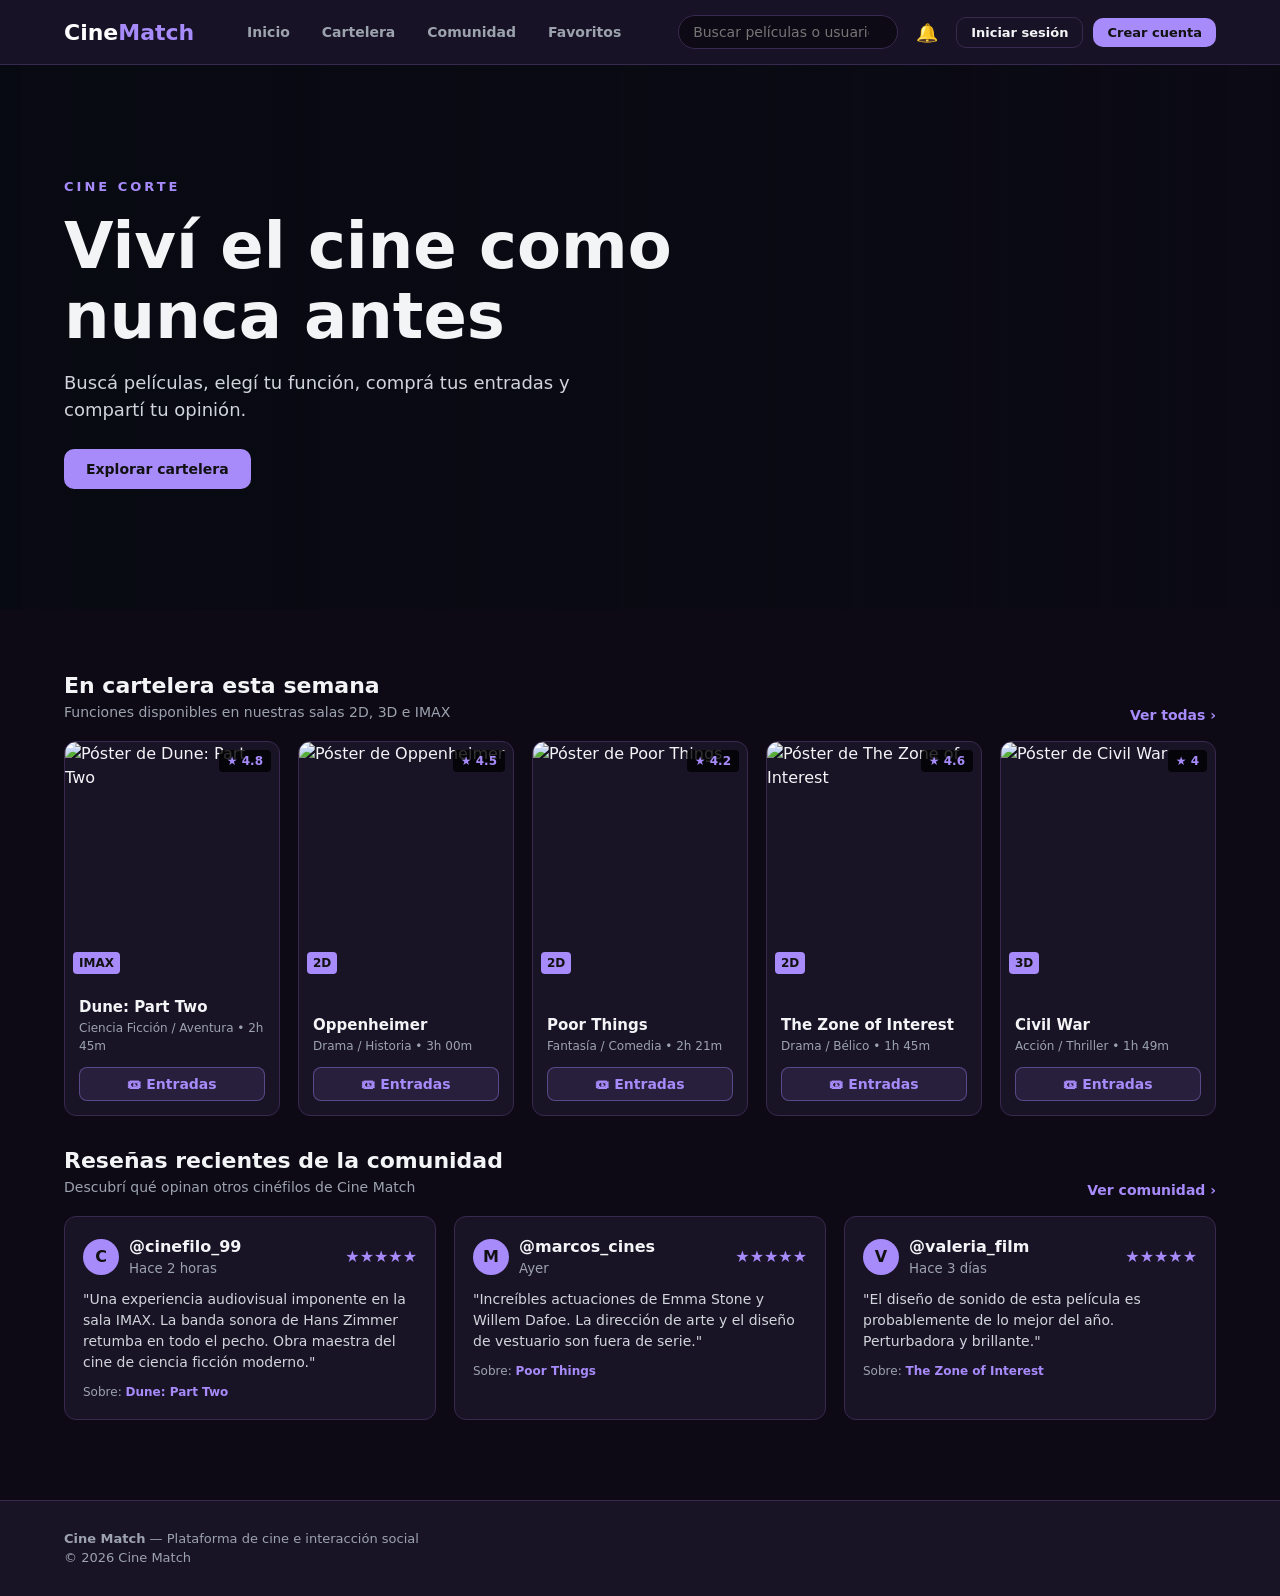
==== catalogo/index.html @ 9d39124d "Arreglando carpetas" ====
<!DOCTYPE html>
<html lang="es">
<head>
  <meta charset="UTF-8">
  <meta name="viewport" content="width=device-width, initial-scale=1.0">
  <title>Cine Match</title>
  <link rel="stylesheet" href="../css/style.css">
</head>
<body>

  <header class="encabezado">
    <div class="contenedor barra">
      <a href="#" class="logo" onclick="navegar('inicio')">Cine<span>Match</span></a>

      <nav class="menu" id="menu">
        <button onclick="navegar('inicio')">Inicio</button>
        <button onclick="navegar('cartelera')">Cartelera</button>
        <button class="solo-usuario" onclick="navegar('comunidad')">Comunidad</button>
        <button class="solo-usuario" onclick="navegar('favoritos')">Favoritos</button>
        <span id="menu-admin"></span>
      </nav>

      <div class="acciones">
        <input type="search" class="buscador solo-usuario" placeholder="Buscar películas o usuarios...">
        <button class="icono campana solo-usuario" onclick="navegar('notificaciones')" title="Notificaciones">🔔<span id="punto-notificaciones" class="punto oculto"></span></button>
        <div class="cuenta" id="zona-cuenta"></div>
        <button class="icono boton-menu" onclick="abrirMenu()" title="Menú">☰</button>
      </div>
    </div>
  </header>

  <main>
    <!-- INICIO -->
    <section id="pantalla-inicio" class="pantalla">
      <div class="portada">
        <div class="contenedor">
          <p class="etiqueta">CINE CORTE</p>
          <h1>Viví el cine como nunca antes</h1>
          <p>Buscá películas, elegí tu función, comprá tus entradas y compartí tu opinión.</p>
          <button class="boton" onclick="navegar('cartelera')">Explorar cartelera</button>
        </div>
      </div>

      <div class="contenedor">
        <div class="titulo-seccion">
          <div>
            <h2>En cartelera esta semana</h2>
            <p>Funciones disponibles en nuestras salas 2D, 3D e IMAX</p>
          </div>
          <button class="enlace" onclick="navegar('cartelera')">Ver todas ›</button>
        </div>
        <div id="inicio-peliculas" class="grilla"></div>

        <div class="titulo-seccion">
          <div>
            <h2>Reseñas recientes de la comunidad</h2>
            <p>Descubrí qué opinan otros cinéfilos de Cine Match</p>
          </div>
          <button class="enlace" onclick="navegar('comunidad')">Ver comunidad ›</button>
        </div>
        <div id="inicio-resenas" class="grilla grilla-resenas"></div>
      </div>
    </section>

    <!-- CARTELERA -->
    <section id="pantalla-cartelera" class="pantalla oculto">
      <div class="contenedor">
        <h1>Cartelera del cine</h1>
        <p class="subtitulo">Explorá todas las películas disponibles hoy en nuestras salas.</p>

        <div class="filtros">
          <input type="search" id="buscar-titulo" placeholder="Filtrar por título..." oninput="mostrarCartelera()">
          <select id="filtro-genero" onchange="mostrarCartelera()">
            <option value="todos">Todos los géneros</option>
            <option value="Sci-Fi">Ciencia ficción</option>
            <option value="Drama">Drama</option>
            <option value="Accion">Acción</option>
            <option value="Comedia">Comedia</option>
          </select>
          <select id="filtro-formato" onchange="mostrarCartelera()">
            <option value="todos">Todos los formatos</option>
            <option value="2D">2D tradicional</option>
            <option value="3D">3D digital</option>
            <option value="IMAX">IMAX láser</option>
          </select>
          <select id="orden" onchange="mostrarCartelera()">
            <option value="popularidad">Ordenar por popularidad</option>
            <option value="puntuacion">Mejor puntuadas</option>
            <option value="titulo">Título (A-Z)</option>
          </select>
        </div>

        <div id="cartelera-peliculas" class="grilla"></div>

        <h2 class="subseccion">Próximos estrenos</h2>
        <p class="subtitulo">Películas que llegarán pronto. Todavía no están a la venta.</p>
        <div id="proximos" class="grilla"></div>
      </div>
    </section>

    <!-- FICHA DE LA PELÍCULA -->
    <section id="pantalla-pelicula" class="pantalla oculto">
      <div class="hero" id="pelicula-hero"></div>
      <div class="contenedor">
        <div class="ficha">
          <img id="pelicula-poster" alt="Póster">
          <div class="detalle">
            <p class="datos"><span class="clasificacion" id="pelicula-clasificacion"></span><span id="pelicula-genero"></span> • <span id="pelicula-duracion"></span></p>
            <h1 id="pelicula-titulo"></h1>
            <div class="cifras">
              <div><small>Puntuación Cine Match</small><strong id="pelicula-puntuacion"></strong></div>
              <div><small>Dirección</small><strong id="pelicula-director"></strong></div>
            </div>
            <p id="pelicula-descripcion"></p>
            <div class="botones">
              <button class="boton" onclick="comprarEntradas(peliculaActual.id)">Comprar entradas</button>
              <button class="boton-borde" id="boton-favorito" onclick="alternarFavorito()">♡ Guardar en favoritos</button>
              <button class="boton-borde" onclick="abrirResena()">★ Puntuar</button>
            </div>
          </div>
        </div>

        <h2 class="subseccion">Horarios disponibles para hoy</h2>
        <div id="pelicula-funciones" class="salas"></div>

        <h2 class="subseccion">Reseñas de la comunidad sobre esta película</h2>
        <div id="pelicula-resenas" class="grilla grilla-resenas"></div>
      </div>
    </section>

    <!-- COMPRA DE ENTRADAS -->
    <section id="pantalla-compra" class="pantalla oculto">
      <div class="contenedor contenedor-chico">
        <div class="pasos" id="pasos">
          <span>1. Función</span><span>2. Asientos</span><span>3. Combos</span><span>4. Pago</span>
        </div>

        <div class="paso" id="paso-1">
          <h2>Paso 1: Confirmá la función</h2>
          <div class="panel">
            <h3 id="compra-titulo"></h3>
            <p class="subtitulo">Cine Match - Sala principal</p>
            <div class="campos">
              <div><label for="compra-fecha">Fecha</label><select id="compra-fecha"></select></div>
              <div><label for="compra-funcion">Horario y formato</label><select id="compra-funcion"></select></div>
            </div>
          </div>
          <div class="acciones-paso"><span></span><button class="boton" onclick="irAPaso(2)">Continuar a asientos →</button></div>
        </div>

        <div class="paso oculto" id="paso-2">
          <h2>Paso 2: Elegí tus asientos</h2>
          <p class="subtitulo">Tocá los asientos disponibles. Precio por entrada: <strong id="precio-entrada"></strong></p>
          <div class="panel">
            <div class="lienzo">PANTALLA</div>
            <div id="asientos"></div>
            <div class="leyenda">
              <span><i class="asiento libre"></i> Disponible</span>
              <span><i class="asiento elegido"></i> Seleccionado</span>
              <span><i class="asiento ocupado"></i> Ocupado</span>
            </div>
          </div>
          <p>Asientos seleccionados: <strong id="asientos-elegidos"></strong></p>
          <div class="acciones-paso">
            <button class="boton-borde" onclick="irAPaso(1)">Atrás</button>
            <button class="boton" id="boton-combos" onclick="irAPaso(3)">Continuar a combos →</button>
          </div>
        </div>

        <div class="paso oculto" id="paso-3">
          <h2>Paso 3: Sumá un combo del candy bar</h2>
          <p class="subtitulo">Es opcional. Podés seguir sin elegir ninguno.</p>
          <div id="lista-combos"></div>
          <div class="acciones-paso">
            <button class="boton-borde" onclick="irAPaso(2)">Atrás</button>
            <button class="boton" onclick="irAPaso(4)">Continuar al pago →</button>
          </div>
        </div>

        <div class="paso oculto" id="paso-4">
          <h2>Paso 4: Resumen y pago</h2>
          <div class="dos-columnas">
            <div class="panel" id="resumen"></div>
            <div class="panel">
              <h3>Pago simulado</h3>
              <p class="subtitulo">Entorno de prueba: no se cobra nada.</p>
              <div class="campos una-columna">
                <div><label>Nombre en la tarjeta</label><input type="text" value="Usuario Pruebas"></div>
                <div><label>Número de tarjeta ficticio</label><input type="text" value="•••• •••• •••• 4242"></div>
                <div><label>Vencimiento</label><input type="text" value="12/28"></div>
                <div><label>CVV</label><input type="text" value="123"></div>
              </div>
              <br><button class="boton" onclick="pagar()">Confirmar y pagar</button>
            </div>
          </div>
          <div class="acciones-paso"><button class="boton-borde" onclick="irAPaso(3)">Atrás</button><span></span></div>
        </div>

        <div class="paso oculto exito" id="paso-exito">
          <h2>¡Compra confirmada con éxito!</h2>
          <p class="subtitulo">Tu entrada digital quedó registrada en Cine Match.</p>
          <div class="panel" id="exito-detalle"></div>
          <div class="qr">[ QR VALIDADOR DE ENTRADA ]</div>
          <div class="botones centrado">
            <button class="boton" onclick="navegar('mis-compras')">Ver mis compras</button>
            <button class="boton-borde" onclick="navegar('inicio')">Volver al inicio</button>
          </div>
        </div>
      </div>
    </section>

    <!-- PERFIL -->
    <section id="pantalla-perfil" class="pantalla oculto">
      <div class="contenedor">
        <div id="perfil-invitado"></div>
        <div id="perfil-contenido">
          <div class="panel perfil-cabecera">
            <img id="perfil-foto" alt="Foto de perfil">
            <div>
              <div class="perfil-titulo">
                <div><h1 id="perfil-nombre"></h1><span class="arroba" id="perfil-arroba"></span></div>
                <div class="botones">
                  <button class="boton-borde" onclick="mostrarEditarPerfil()">Editar perfil</button>
                  <button class="boton-borde" onclick="navegar('mis-compras')">Mis compras</button>
                </div>
              </div>
              <p id="perfil-bio"></p>
              <div class="numeros">
                <div><strong id="perfil-seguidores">0</strong> Seguidores</div>
                <div><strong id="perfil-siguiendo">0</strong> Siguiendo</div>
                <div><strong id="perfil-nresenas">0</strong> Reseñas</div>
              </div>
            </div>
          </div>

          <form id="form-perfil" class="panel oculto" onsubmit="guardarPerfil(event)">
            <h3>Editar mi perfil</h3>
            <div class="campos">
              <div><label for="ep-nombre">Nombre de usuario</label><input id="ep-nombre" type="text" required minlength="3" maxlength="24"></div>
              <div>
                <label for="ep-foto">Foto de perfil</label>
                <div class="foto-editar">
                  <img id="ep-vista" class="vista-foto" alt="Vista previa">
                  <input id="ep-foto" type="file" accept="image/*" onchange="elegirFoto(this)">
                </div>
              </div>
            </div>
            <label for="ep-bio" class="espacio">Biografía</label>
            <textarea id="ep-bio" maxlength="200" placeholder="Contá algo sobre vos y tus gustos de cine..."></textarea>
            <div class="botones">
              <button class="boton" type="submit">Guardar cambios</button>
              <button class="boton-borde" type="button" onclick="quitarFoto()">Quitar foto</button>
              <button class="boton-borde" type="button" onclick="mostrarEditarPerfil()">Cancelar</button>
            </div>
          </form>

          <div class="perfil-columnas">
            <div>
              <h2>Reseñas y calificaciones públicas</h2>
              <div id="perfil-resenas"></div>
            </div>
            <div>
              <h2>Películas favoritas</h2>
              <div id="perfil-favoritas" class="grilla grilla-chica"></div>
            </div>
          </div>
        </div>
      </div>
    </section>

    <!-- FAVORITOS -->
    <section id="pantalla-favoritos" class="pantalla oculto">
      <div class="contenedor">
        <h1>Mis películas favoritas</h1>
        <p class="subtitulo">Las películas que guardaste desde su ficha.</p>
        <div id="favoritos-lista" class="grilla"></div>
      </div>
    </section>

    <!-- MIS COMPRAS -->
    <section id="pantalla-mis-compras" class="pantalla oculto">
      <div class="contenedor contenedor-chico">
        <div class="titulo-seccion">
          <div><h1>Mis compras de entradas</h1><p>Tus entradas y el estado de cada reserva.</p></div>
          <button class="boton-borde" onclick="navegar('perfil')">Volver al perfil</button>
        </div>
        <div id="avisos-cancelacion"></div>
        <div id="compras-lista"></div>
      </div>
    </section>

    <!-- COMUNIDAD -->
    <section id="pantalla-comunidad" class="pantalla oculto">
      <div class="contenedor">
        <h1>Comunidad de Cine Match</h1>
        <p class="subtitulo">Encontrá a otros cinéfilos, explorá sus opiniones y seguilos.</p>
        <div class="filtros">
          <input type="search" id="buscar-usuario" oninput="mostrarComunidad()" placeholder="Buscar usuarios por nombre o @usuario...">
        </div>
        <div id="comunidad-lista" class="grilla grilla-resenas"></div>
      </div>
    </section>

    <!-- NOTIFICACIONES -->
    <section id="pantalla-notificaciones" class="pantalla oculto">
      <div class="contenedor contenedor-chico">
        <h1>Centro de notificaciones</h1>
        <div id="notificaciones-lista"></div>
      </div>
    </section>

    <!-- ADMINISTRACIÓN -->
    <section id="pantalla-admin" class="pantalla oculto">
      <div class="contenedor">
        <h1>Panel de administración del cine</h1>
        <p class="subtitulo">Gestión de películas, ventas y reembolsos.</p>

        <div id="admin-metricas" class="grilla metricas"></div>

        <div class="titulo-seccion">
          <h2>Películas en cartelera</h2>
          <button class="boton" onclick="mostrarFormularioPelicula()">+ Añadir película</button>
        </div>

        <form id="form-pelicula" class="panel oculto" onsubmit="agregarPelicula(event)">
          <div class="campos">
            <div><label>Título</label><input id="ap-titulo" type="text" required></div>
            <div><label>Género</label>
              <select id="ap-genero"><option value="Sci-Fi">Ciencia ficción</option><option value="Drama">Drama</option><option value="Accion">Acción</option><option value="Comedia">Comedia</option></select></div>
            <div><label>Formato</label>
              <select id="ap-formato"><option>2D</option><option>3D</option><option>IMAX</option></select></div>
            <div><label>Duración (ej: 2h 10m)</label><input id="ap-duracion" type="text" required></div>
            <div><label>Clasificación</label>
              <select id="ap-clasificacion"><option>ATP</option><option>PG-13</option><option>R</option></select></div>
            <div><label>Dirección</label><input id="ap-director" type="text" required></div>
            <div><label>Imagen (dirección web que empiece con https)</label><input id="ap-imagen" type="url" required></div>
            <div><label>Descripción</label><input id="ap-descripcion" type="text" required></div>
          </div>
          <br><button class="boton" type="submit">Guardar película</button>
        </form>

        <div id="admin-peliculas"></div>

        <h2 class="subseccion">Solicitudes de reembolso</h2>
        <div id="admin-reembolsos"></div>
      </div>
    </section>
  </main>

  <!-- VENTANA PARA INICIAR SESIÓN O CREAR CUENTA -->
  <div id="ventana-cuenta" class="modal oculto">
    <div class="modal-caja">
      <div class="modal-titulo">
        <h3 id="cuenta-titulo">Iniciar sesión</h3>
        <button class="icono" onclick="cerrarCuenta()">✕</button>
      </div>
      <p class="error oculto" id="cuenta-error"></p>

      <form id="form-login" onsubmit="iniciarSesion(event)">
        <label for="login-usuario">Usuario o correo</label>
        <input id="login-usuario" type="text" required>
        <label for="login-clave">Contraseña</label>
        <input id="login-clave" type="password" required>
        <button class="boton" type="submit">Iniciar sesión</button>
        <p class="cambio">¿No tenés cuenta? <button type="button" class="enlace" onclick="abrirCuenta('registro')">Crear cuenta</button></p>
      </form>

      <form id="form-registro" class="oculto" onsubmit="crearCuenta(event)">
        <label for="registro-usuario">Nombre de usuario</label>
        <input id="registro-usuario" type="text" required minlength="3" maxlength="24" placeholder="Letras, números, _ y .">
        <label for="registro-email">Correo electrónico</label>
        <input id="registro-email" type="email" required>
        <label for="registro-clave">Contraseña (mínimo 4 caracteres)</label>
        <input id="registro-clave" type="password" required minlength="4">
        <button class="boton" type="submit">Crear cuenta</button>
        <p class="cambio">¿Ya tenés cuenta? <button type="button" class="enlace" onclick="abrirCuenta('login')">Iniciar sesión</button></p>
      </form>
    </div>
  </div>

  <!-- VENTANA PARA ESCRIBIR UNA RESEÑA -->
  <div id="ventana-resena" class="modal oculto">
    <div class="modal-caja">
      <div class="modal-titulo">
        <h3>Escribir reseña</h3>
        <button class="icono" onclick="cerrarResena()">✕</button>
      </div>
      <p>Película: <strong id="resena-pelicula"></strong></p>
      <label>Tu puntuación (1 a 5 estrellas)</label>
      <div class="elegir-estrellas" id="elegir-estrellas">
        <button onclick="elegirEstrellas(1)">★</button>
        <button onclick="elegirEstrellas(2)">★</button>
        <button onclick="elegirEstrellas(3)">★</button>
        <button onclick="elegirEstrellas(4)">★</button>
        <button onclick="elegirEstrellas(5)">★</button>
      </div>
      <p class="subtitulo" id="resena-aviso">Elegí de 1 a 5 estrellas</p>
      <label for="resena-texto">Tu opinión</label>
      <textarea id="resena-texto" placeholder="¿Qué te pareció? Evitá los spoilers..."></textarea>
      <button class="boton" onclick="publicarResena()">Publicar reseña</button>
    </div>
  </div>

  <footer class="pie">
    <div class="contenedor">
      <strong>Cine Match</strong> — Plataforma de cine e interacción social<br>
      © 2026 Cine Match
    </div>
  </footer>

  <script src="../js/app.js"></script>
</body>
</html>
---- css/style.css ----
/* ===== Colores y base ===== */
:root {
  --fondo: #0d0a16;
  --tarjeta: #191326;
  --borde: #38294f;
  --violeta: #a78bfa;
  --violeta-oscuro: #8b5cf6;
  --texto: #f3f4f6;
  --texto-suave: #9ca3af;
}

* { box-sizing: border-box; margin: 0; padding: 0; }

body {
  background: var(--fondo);
  color: var(--texto);
  font-family: system-ui, -apple-system, "Segoe UI", sans-serif;
  line-height: 1.5;
}

img { display: block; max-width: 100%; }
button, input, select { font-family: inherit; font-size: 14px; }
button { cursor: pointer; }
h1 { font-size: 32px; margin-bottom: 6px; }
h2 { font-size: 22px; }
.oculto { display: none !important; }
.contenedor { margin: 0 auto; max-width: 1200px; padding: 0 24px; }

/* ===== Encabezado y menú ===== */
.encabezado { background: rgba(25, 19, 38, .95); border-bottom: 1px solid var(--borde); position: sticky; top: 0; z-index: 10; }
.barra { align-items: center; display: flex; gap: 24px; height: 64px; justify-content: space-between; }
.logo { color: white; font-size: 22px; font-weight: 800; text-decoration: none; }
.logo span { color: var(--violeta); }

.menu { display: flex; gap: 4px; }
.menu button { background: none; border: none; border-radius: 8px; color: var(--texto-suave); font-weight: 600; padding: 8px 14px; }
.menu button:hover { background: rgba(167, 139, 250, .1); color: var(--violeta); }

.acciones { align-items: center; display: flex; gap: 12px; }
.buscador { background: var(--fondo); border: 1px solid var(--borde); border-radius: 20px; color: white; padding: 8px 14px; width: 220px; }
.icono { background: none; border: none; color: white; font-size: 18px; padding: 6px; }
.usuario { align-items: center; background: none; border: none; color: white; display: flex; font-weight: 600; gap: 8px; }
.usuario img { border: 2px solid var(--violeta); border-radius: 50%; height: 32px; object-fit: cover; width: 32px; }
.boton-menu { display: none; }

/* ===== Botones y textos ===== */
.boton { background: var(--violeta); border: none; border-radius: 10px; color: #111; font-weight: 700; padding: 12px 22px; }
.boton:hover { background: var(--violeta-oscuro); }
.boton-chico { background: rgba(167, 139, 250, .1); border: 1px solid rgba(167, 139, 250, .4); border-radius: 8px; color: var(--violeta); font-weight: 700; padding: 8px; width: 100%; }
.boton-chico:hover { background: var(--violeta); color: #111; }
.boton-chico:disabled { cursor: not-allowed; opacity: .5; }
.enlace { background: none; border: none; color: var(--violeta); font-weight: 600; }
.etiqueta { color: var(--violeta); font-size: 13px; font-weight: 800; letter-spacing: 3px; margin-bottom: 14px; }
.subtitulo { color: var(--texto-suave); margin-bottom: 20px; }

/* ===== Portada ===== */
.portada {
  background:
    linear-gradient(90deg, rgba(8, 10, 18, .97), rgba(8, 10, 18, .8) 50%, rgba(8, 10, 18, .35)),
    url("https://images.unsplash.com/photo-1489599849927-2ee91cede3ba?auto=format&fit=crop&q=85&w=1800") center / cover;
  padding: 80px 0;
}
.portada h1 { font-size: clamp(36px, 5vw, 64px); line-height: 1.1; margin-bottom: 18px; max-width: 700px; }
.portada p:not(.etiqueta) { color: #d1d5db; font-size: 18px; margin-bottom: 26px; max-width: 560px; }

/* ===== Secciones ===== */
.pantalla .contenedor { padding-bottom: 40px; padding-top: 32px; }
.titulo-seccion { align-items: flex-end; display: flex; justify-content: space-between; margin: 28px 0 18px; }
.titulo-seccion p { color: var(--texto-suave); font-size: 14px; }
.subseccion { margin-top: 40px; }

.filtros { display: flex; flex-wrap: wrap; gap: 10px; margin-bottom: 24px; }
.filtros input { flex: 1; min-width: 200px; }
.filtros input, .filtros select { background: var(--tarjeta); border: 1px solid var(--borde); border-radius: 10px; color: white; padding: 10px 14px; }
.filtros input:focus, .filtros select:focus, .buscador:focus { border-color: var(--violeta); outline: none; }

/* ===== Tarjetas de película ===== */
.grilla { display: grid; gap: 18px; grid-template-columns: repeat(auto-fill, minmax(190px, 1fr)); }
.grilla-resenas { grid-template-columns: repeat(auto-fill, minmax(300px, 1fr)); }

.pelicula { background: var(--tarjeta); border: 1px solid var(--borde); border-radius: 12px; display: flex; flex-direction: column; justify-content: space-between; overflow: hidden; transition: border-color .2s; }
.pelicula:hover { border-color: var(--violeta); }
.pelicula .poster { cursor: pointer; overflow: hidden; position: relative; }
.pelicula img { height: 240px; object-fit: cover; transition: transform .3s; width: 100%; }
.pelicula .poster:hover img { transform: scale(1.05); }
.puntaje, .formato { font-size: 12px; font-weight: 700; position: absolute; }
.puntaje { background: rgba(0, 0, 0, .8); border-radius: 4px; color: var(--violeta); padding: 2px 8px; right: 8px; top: 8px; }
.formato { background: var(--violeta); border-radius: 4px; bottom: 8px; color: #111; left: 8px; padding: 2px 6px; }
.pelicula .info { display: flex; flex-direction: column; gap: 12px; padding: 14px; }
.pelicula h3 { font-size: 15px; }
.pelicula .info p { color: var(--texto-suave); font-size: 12px; }
.pelicula.proxima img { filter: grayscale(.6); }

/* ===== Reseñas ===== */
.resena { background: var(--tarjeta); border: 1px solid var(--borde); border-radius: 12px; padding: 18px; }
.resena-cabecera { align-items: center; display: flex; gap: 10px; margin-bottom: 10px; }
.inicial { align-items: center; background: var(--violeta); border-radius: 50%; color: #111; display: flex; font-weight: 800; height: 36px; justify-content: center; width: 36px; }
.resena small { color: var(--texto-suave); display: block; }
.estrellas { color: var(--violeta); margin-left: auto; }
.resena p { color: #d1d5db; font-size: 14px; }
.resena .sobre { color: var(--texto-suave); font-size: 12px; margin-top: 10px; }
.resena .sobre strong { color: var(--violeta); }


/* ===== Ficha de la película ===== */
.hero { background-position: center; background-size: cover; height: 280px; position: relative; }
.hero::after { background: linear-gradient(transparent, var(--fondo)); content: ""; inset: 0; position: absolute; }
.ficha { display: flex; flex-wrap: wrap; gap: 28px; margin-top: -150px; position: relative; z-index: 1; }
.ficha > img { border: 1px solid var(--borde); border-radius: 12px; height: 350px; object-fit: cover; width: 240px; }
.detalle { flex: 1; min-width: 260px; padding-top: 80px; }
.datos { color: var(--texto-suave); font-size: 13px; margin-bottom: 8px; }
.clasificacion { border: 1px solid var(--borde); border-radius: 4px; margin-right: 8px; padding: 1px 6px; }
.cifras { display: flex; gap: 32px; margin: 14px 0; }
.cifras small { color: var(--texto-suave); display: block; font-size: 12px; }
.cifras strong { color: var(--violeta); font-size: 20px; }
.botones { display: flex; flex-wrap: wrap; gap: 10px; margin-top: 18px; }
.botones.centrado { justify-content: center; }
.boton-borde { background: none; border: 1px solid var(--borde); border-radius: 10px; color: var(--texto); font-weight: 600; padding: 12px 20px; }
.boton-borde:hover { border-color: var(--violeta); color: var(--violeta); }
.boton:disabled { cursor: not-allowed; opacity: .4; }

.salas { display: grid; gap: 14px; grid-template-columns: repeat(auto-fit, minmax(240px, 1fr)); margin: 16px 0 30px; }
.sala-tarjeta { background: var(--tarjeta); border: 1px solid var(--borde); border-radius: 12px; padding: 16px; }
.sala-tarjeta header { align-items: center; display: flex; justify-content: space-between; }
.etiqueta-formato { background: rgba(167, 139, 250, .2); border-radius: 4px; color: var(--violeta); font-size: 11px; font-weight: 800; padding: 2px 8px; }
.horas { display: flex; gap: 8px; margin-top: 14px; }
.hora { background: var(--fondo); border: 1px solid var(--borde); border-radius: 8px; color: white; font-weight: 600; padding: 8px 14px; }
.hora:hover { background: var(--violeta); color: #111; }

/* ===== Compra ===== */
.contenedor-chico { max-width: 900px; }
.pasos { display: flex; gap: 10px; margin-bottom: 26px; }
.pasos span { border-bottom: 2px solid var(--borde); color: var(--texto-suave); flex: 1; font-size: 14px; padding-bottom: 8px; }
.pasos span.activo { border-color: var(--violeta); color: var(--violeta); font-weight: 800; }
.paso h2 { margin-bottom: 4px; }
.panel { background: var(--tarjeta); border: 1px solid var(--borde); border-radius: 14px; margin: 16px 0; padding: 22px; }
.campos { display: grid; gap: 14px; grid-template-columns: repeat(auto-fit, minmax(240px, 1fr)); margin-top: 14px; }
.campos.una-columna { grid-template-columns: 1fr; }
.panel label { color: var(--texto-suave); display: block; font-size: 13px; margin-bottom: 4px; }
.panel input, .panel select { background: var(--fondo); border: 1px solid var(--borde); border-radius: 8px; color: white; padding: 10px; width: 100%; }
.acciones-paso { display: flex; gap: 10px; justify-content: space-between; margin-top: 20px; }
.dos-columnas { display: grid; gap: 16px; grid-template-columns: repeat(auto-fit, minmax(280px, 1fr)); }

.lienzo { background: #38294f; border-radius: 0 0 50% 50%; color: var(--texto-suave); font-size: 12px; letter-spacing: 4px; margin: 0 auto 24px; max-width: 420px; padding: 6px; text-align: center; }
.fila-asientos { align-items: center; display: flex; gap: 8px; justify-content: center; margin-bottom: 8px; }
.fila-asientos b { color: var(--texto-suave); font-size: 12px; width: 14px; }
.asiento { background: #38294f; border: 1px solid #4b5563; border-radius: 6px; color: white; display: inline-block; font-size: 11px; font-style: normal; font-weight: 600; height: 30px; line-height: 28px; text-align: center; width: 30px; }
button.libre:hover { background: var(--violeta); color: #111; }
.asiento.elegido { background: var(--violeta); border-color: var(--violeta); color: #111; }
.asiento.ocupado { background: #374151; color: #6b7280; cursor: not-allowed; opacity: .5; }
.leyenda { color: var(--texto-suave); display: flex; font-size: 12px; gap: 18px; justify-content: center; margin-top: 18px; }
.leyenda .asiento { height: 16px; line-height: 14px; vertical-align: middle; width: 16px; }

.combo { align-items: center; background: var(--tarjeta); border: 1px solid var(--borde); border-radius: 12px; display: flex; flex-wrap: wrap; gap: 16px; margin-bottom: 12px; padding: 14px; }
.combo img { border-radius: 8px; height: 80px; object-fit: cover; width: 80px; }
.combo div:nth-child(2) { flex: 1; min-width: 180px; }
.combo p { color: var(--texto-suave); font-size: 13px; }
.combo strong { color: var(--violeta); }
.cantidad { align-items: center; display: flex; gap: 12px; }
.cantidad button { background: var(--fondo); border: 1px solid var(--borde); border-radius: 6px; color: white; height: 30px; width: 30px; }

.linea { border-bottom: 1px solid var(--borde); display: flex; gap: 10px; justify-content: space-between; padding: 8px 0; }
.linea span:first-child { color: var(--texto-suave); }
.linea.total { border: none; color: var(--violeta); font-size: 18px; font-weight: 800; }
.linea.total span:first-child { color: var(--violeta); }
.exito { margin: 0 auto; max-width: 520px; text-align: center; }
.exito .linea { text-align: left; }
.qr { border: 2px dashed var(--borde); border-radius: 12px; color: var(--texto-suave); font-size: 12px; margin: 20px 0; padding: 40px; }


/* ===== Favoritos, compras, perfil y ventana de reseña ===== */
.boton-borde.activo { border-color: var(--violeta); color: var(--violeta); }
.grilla-chica { grid-template-columns: repeat(2, 1fr); }
.favorita { min-width: 0; }
.favorita img { border: 1px solid var(--borde); border-radius: 10px; height: 200px; object-fit: cover; transition: transform .2s; width: 100%; }
.grilla-chica .favorita img { height: 120px; }
.favorita button.ver { background: none; border: none; color: white; display: block; padding: 0; text-align: left; width: 100%; }
.favorita button.ver:hover img { border-color: var(--violeta); transform: translateY(-2px); }
.favorita strong { display: block; font-size: 13px; margin-top: 8px; }
.favorita .quitar { background: none; border: none; color: var(--violeta); font-size: 12px; margin-top: 6px; padding: 0; }
.favorita .quitar:hover { text-decoration: underline; }
.vacio { color: var(--texto-suave); font-size: 14px; padding: 24px; text-align: center; }

.perfil-cabecera { align-items: center; display: flex; flex-wrap: wrap; gap: 24px; }
.perfil-cabecera > img { border: 3px solid var(--violeta); border-radius: 50%; height: 110px; object-fit: cover; width: 110px; }
.perfil-cabecera > div { flex: 1; min-width: 240px; }
.perfil-titulo { align-items: center; display: flex; flex-wrap: wrap; gap: 12px; justify-content: space-between; }
.perfil-titulo h1 { margin: 0; }
.arroba { color: var(--violeta); font-weight: 600; }
.perfil-cabecera p { color: #d1d5db; margin: 12px 0; }
.numeros { color: var(--texto-suave); display: flex; gap: 24px; }
.numeros strong { color: white; font-size: 18px; }
.perfil-columnas { display: grid; gap: 28px; grid-template-columns: 2fr 1fr; margin-top: 24px; }
.perfil-columnas h2 { margin-bottom: 14px; }
.mini-resena { background: var(--tarjeta); border: 1px solid var(--borde); border-radius: 12px; margin-bottom: 12px; padding: 16px; }
.mini-resena header { display: flex; gap: 10px; justify-content: space-between; margin-bottom: 6px; }
.mini-resena .estrellas { margin: 0; white-space: nowrap; }
.mini-resena p { color: var(--texto-suave); font-size: 13px; white-space: pre-wrap; }
.mini-resena small { color: var(--texto-suave); display: block; font-size: 11px; margin-top: 8px; }

.compra { background: var(--tarjeta); border: 1px solid var(--borde); border-radius: 14px; margin-bottom: 16px; padding: 22px; }
.compra-cabecera { align-items: flex-start; border-bottom: 1px solid var(--borde); display: flex; flex-wrap: wrap; gap: 12px; justify-content: space-between; padding-bottom: 14px; }
.compra-cabecera small { color: var(--violeta); font-weight: 700; }
.compra-cabecera h3 { font-size: 18px; }
.compra-cabecera p { color: var(--texto-suave); font-size: 13px; }
.estado { border: 1px solid; border-radius: 20px; font-size: 12px; font-weight: 700; padding: 3px 12px; }
.estado.confirmada { background: rgba(16, 185, 129, .15); border-color: rgba(16, 185, 129, .4); color: #34d399; }
.estado.cancelada { background: rgba(239, 68, 68, .15); border-color: rgba(239, 68, 68, .4); color: #f87171; }
.compra-datos { display: grid; gap: 14px; grid-template-columns: repeat(auto-fit, minmax(150px, 1fr)); margin-top: 14px; }
.compra-datos span { color: var(--texto-suave); display: block; font-size: 12px; }
.compra-datos strong { font-size: 14px; }
.boton-cancelar { background: rgba(239, 68, 68, .1); border: 1px solid rgba(239, 68, 68, .3); border-radius: 8px; color: #f87171; font-weight: 700; padding: 8px; width: 100%; }
.boton-cancelar:hover { background: #ef4444; color: white; }

.modal { align-items: center; background: rgba(0, 0, 0, .75); display: flex; inset: 0; justify-content: center; padding: 20px; position: fixed; z-index: 20; }
.modal-caja { background: var(--tarjeta); border: 1px solid var(--borde); border-radius: 16px; max-width: 460px; padding: 24px; width: 100%; }
.modal-caja label { color: var(--texto-suave); display: block; font-size: 13px; margin: 14px 0 4px; }
.modal-caja textarea { background: var(--fondo); border: 1px solid var(--borde); border-radius: 8px; color: white; font-family: inherit; height: 110px; margin-bottom: 16px; padding: 10px; resize: vertical; width: 100%; }
.modal-titulo { align-items: center; display: flex; justify-content: space-between; margin-bottom: 10px; }
.elegir-estrellas button { background: none; border: none; color: #626575; font-size: 28px; line-height: 1; padding: 0 2px; transition: color .15s, transform .15s; }
.elegir-estrellas button:hover, .elegir-estrellas button.elegida { color: var(--violeta); }
.elegir-estrellas button:hover { transform: scale(1.12); }

@media (max-width: 800px) {
  .perfil-columnas { grid-template-columns: 1fr; }
}


/* ===== Comunidad, notificaciones y admin ===== */
.campana { position: relative; }
.punto { background: var(--violeta); border-radius: 50%; height: 9px; position: absolute; right: 2px; top: 4px; width: 9px; }
.usuario-tarjeta { align-items: center; background: var(--tarjeta); border: 1px solid var(--borde); border-radius: 12px; display: flex; gap: 14px; justify-content: space-between; padding: 16px; }
.usuario-tarjeta > div { align-items: center; display: flex; gap: 12px; }
.usuario-tarjeta img { border: 2px solid var(--violeta); border-radius: 50%; height: 52px; object-fit: cover; width: 52px; }
.usuario-tarjeta small { color: var(--texto-suave); display: block; font-size: 12px; }
.usuario-tarjeta .arroba { display: block; font-size: 13px; }
.boton-seguir { background: var(--violeta); border: none; border-radius: 8px; color: #111; font-weight: 700; padding: 8px 16px; }
.boton-seguir.siguiendo { background: var(--tarjeta); border: 1px solid var(--borde); color: white; }

.notificacion { background: var(--tarjeta); border: 1px solid var(--borde); border-radius: 12px; margin-bottom: 12px; padding: 16px; }
.notificacion.nueva { border-left: 4px solid var(--violeta); }
.notificacion strong { color: var(--violeta); }
.notificacion small { color: var(--texto-suave); display: block; margin-top: 4px; }

.metricas { grid-template-columns: repeat(auto-fit, minmax(190px, 1fr)); margin-bottom: 10px; }
.metrica { background: var(--tarjeta); border: 1px solid var(--borde); border-radius: 12px; padding: 18px; }
.metrica span { color: var(--texto-suave); display: block; font-size: 13px; }
.metrica strong { font-size: 24px; }
.admin-fila { align-items: center; background: var(--tarjeta); border: 1px solid var(--borde); border-radius: 12px; display: flex; flex-wrap: wrap; gap: 12px; justify-content: space-between; margin-bottom: 10px; padding: 14px 18px; }
.admin-fila small { color: var(--texto-suave); display: block; font-size: 12px; }
.admin-fila .botones { margin: 0; }
.chico { font-size: 13px; padding: 7px 14px; }
.aprobado { color: #34d399; font-weight: 700; }
.rechazado { color: #f87171; font-weight: 700; }


/* ===== Cuentas, perfil editable y avisos ===== */
.cuenta { align-items: center; display: flex; gap: 10px; }
.insignia-admin { background: rgba(167, 139, 250, .15); border: 1px solid var(--violeta); border-radius: 20px; color: var(--violeta); font-size: 12px; font-weight: 700; padding: 5px 12px; }
.insignia-admin:hover { background: var(--violeta); color: #111; }
.perfil-titulo .botones { margin: 0; }
.perfil-cabecera p { white-space: pre-wrap; }
.foto-editar { align-items: center; display: flex; gap: 12px; }
.foto-editar input { flex: 1; min-width: 0; }
.vista-foto { border: 2px solid var(--violeta); border-radius: 50%; height: 56px; object-fit: cover; width: 56px; }
.panel textarea { background: var(--fondo); border: 1px solid var(--borde); border-radius: 8px; color: white; font-family: inherit; height: 90px; padding: 10px; resize: vertical; width: 100%; }
.panel label.espacio { margin-top: 14px; }
.panel .botones { margin-top: 16px; }

.modal-caja input { background: var(--fondo); border: 1px solid var(--borde); border-radius: 8px; color: white; padding: 10px; width: 100%; }
.modal-caja input:focus, .panel textarea:focus { border-color: var(--violeta); outline: none; }
.modal-caja form .boton { margin-top: 16px; width: 100%; }
.cambio { color: var(--texto-suave); font-size: 13px; margin-top: 14px; text-align: center; }
.error { background: rgba(239, 68, 68, .12); border: 1px solid rgba(239, 68, 68, .4); border-radius: 8px; color: #f87171; font-size: 13px; margin-bottom: 10px; padding: 8px 12px; }
.aviso { background: rgba(16, 185, 129, .15); border: 1px solid rgba(16, 185, 129, .4); border-radius: 12px; color: #34d399; font-weight: 600; margin-bottom: 14px; padding: 14px 18px; }

/* Vista del administrador: se esconde lo que es solo para usuarios */
.modo-admin .solo-usuario { display: none; }

/* ===== Pie ===== */
.pie { background: var(--tarjeta); border-top: 1px solid var(--borde); color: var(--texto-suave); font-size: 13px; margin-top: 40px; padding: 28px 0; }

/* ===== Celular ===== */
@media (max-width: 800px) {
  .barra { flex-wrap: wrap; height: auto; min-height: 64px; padding-bottom: 8px; padding-top: 8px; }
  .acciones { flex-wrap: wrap; }
  .menu { background: var(--tarjeta); border-bottom: 1px solid var(--borde); display: none; flex-direction: column; left: 0; padding: 10px 24px; position: absolute; right: 0; top: 100%; }
  .menu.abierto { display: flex; }
  .menu button { text-align: left; }
  .buscador, .usuario span { display: none; }
  .boton-menu { display: block; }
  .portada { padding: 56px 0; }
}
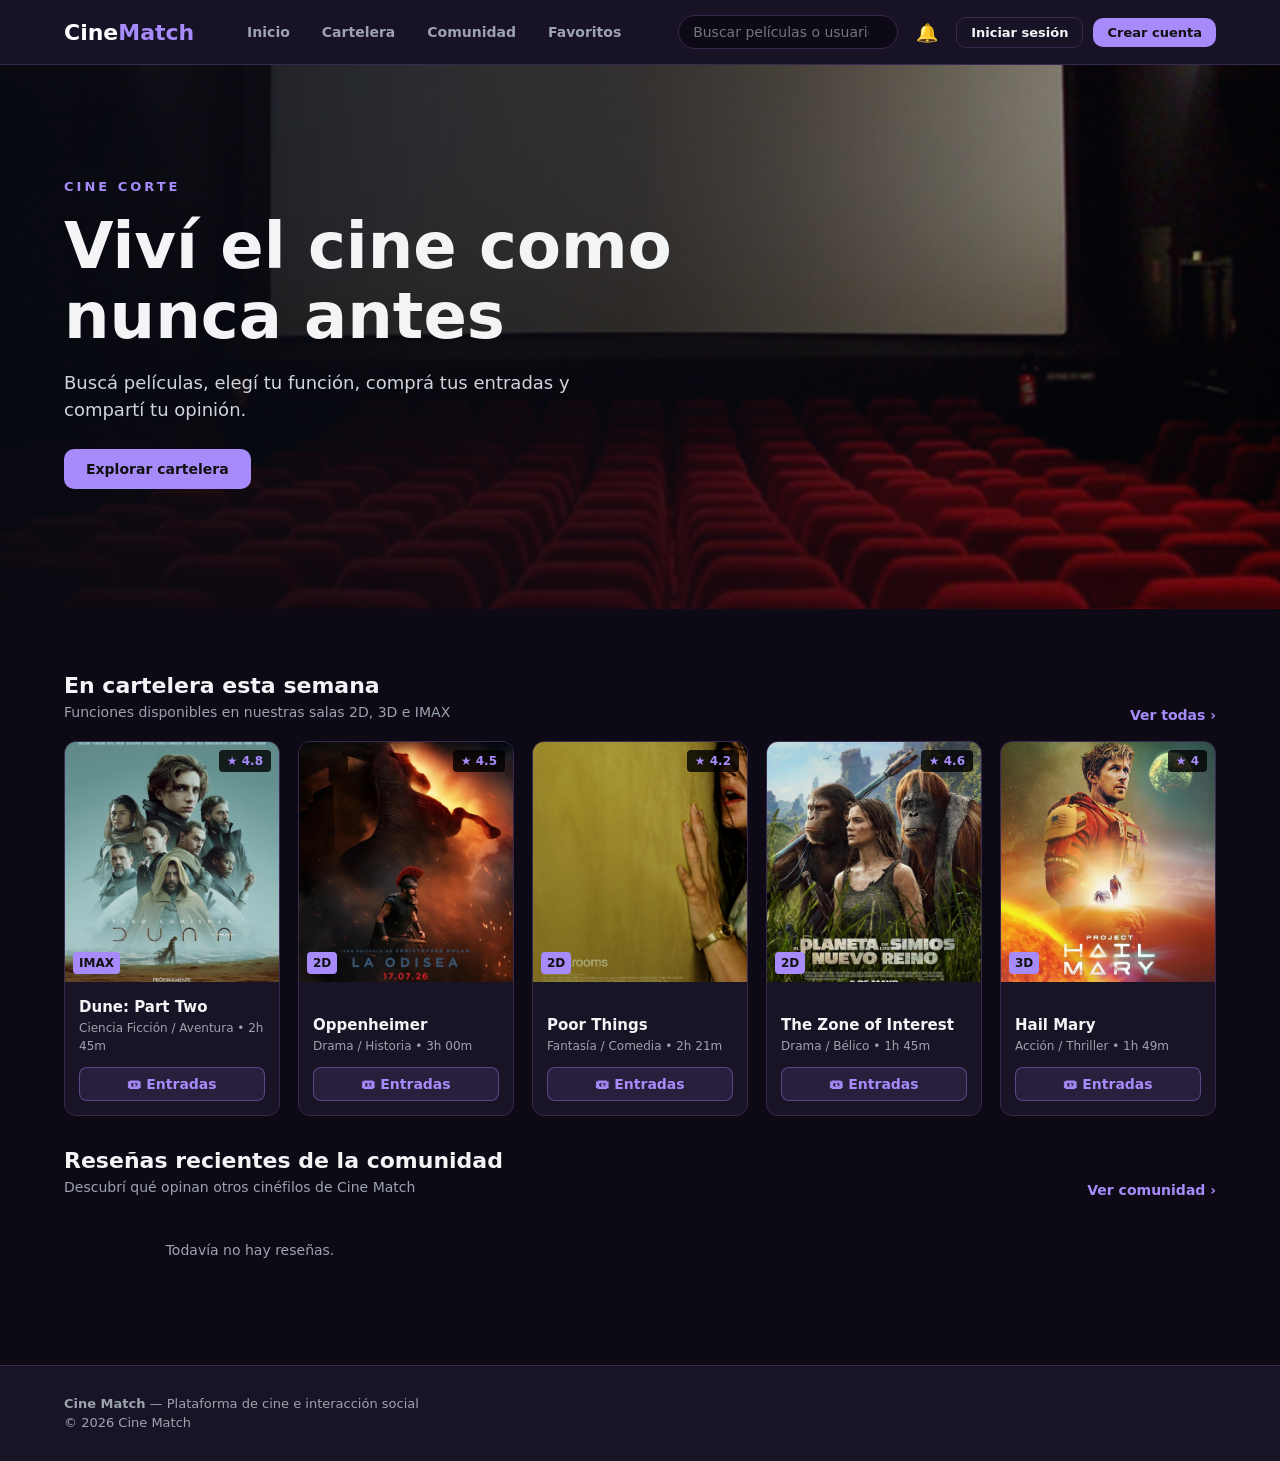
==== commit 79f610c0: "Modificando varios cambios" ====
--- a/catalogo/index.html
+++ b/catalogo/index.html
@@ -317,27 +317,8 @@
 
         <div id="admin-metricas" class="grilla metricas"></div>
 
-        <div class="titulo-seccion">
-          <h2>Películas en cartelera</h2>
-          <button class="boton" onclick="mostrarFormularioPelicula()">+ Añadir película</button>
-        </div>
-
-        <form id="form-pelicula" class="panel oculto" onsubmit="agregarPelicula(event)">
-          <div class="campos">
-            <div><label>Título</label><input id="ap-titulo" type="text" required></div>
-            <div><label>Género</label>
-              <select id="ap-genero"><option value="Sci-Fi">Ciencia ficción</option><option value="Drama">Drama</option><option value="Accion">Acción</option><option value="Comedia">Comedia</option></select></div>
-            <div><label>Formato</label>
-              <select id="ap-formato"><option>2D</option><option>3D</option><option>IMAX</option></select></div>
-            <div><label>Duración (ej: 2h 10m)</label><input id="ap-duracion" type="text" required></div>
-            <div><label>Clasificación</label>
-              <select id="ap-clasificacion"><option>ATP</option><option>PG-13</option><option>R</option></select></div>
-            <div><label>Dirección</label><input id="ap-director" type="text" required></div>
-            <div><label>Imagen (dirección web que empiece con https)</label><input id="ap-imagen" type="url" required></div>
-            <div><label>Descripción</label><input id="ap-descripcion" type="text" required></div>
-          </div>
-          <br><button class="boton" type="submit">Guardar película</button>
-        </form>
+        <h2>Películas en cartelera</h2>
+        <p class="subtitulo">Se editan a mano en la sección "catalogo" de index.html.</p>
 
         <div id="admin-peliculas"></div>
 
@@ -347,7 +328,7 @@
     </section>
   </main>
 
-  <!-- VENTANA PARA INICIAR SESIÓN O CREAR CUENTA -->
+  <!-- iniciar sesion o crear cuemta-->
   <div id="ventana-cuenta" class="modal oculto">
     <div class="modal-caja">
       <div class="modal-titulo">
@@ -378,7 +359,7 @@
     </div>
   </div>
 
-  <!-- VENTANA PARA ESCRIBIR UNA RESEÑA -->
+  <!--reseña-->
   <div id="ventana-resena" class="modal oculto">
     <div class="modal-caja">
       <div class="modal-titulo">
@@ -408,6 +389,96 @@
     </div>
   </footer>
 
+  <!--aca editas las pelissssss-->
+  <section id="catalogo" hidden>
+
+    <div id="catalogo-peliculas">
+      <article data-id="1" data-genero="Sci-Fi">
+        <img src="../img/duna.jpg" alt="Póster de Dune: Part Two">
+        <h3>Dune: Part Two</h3>
+        <p class="generos">Ciencia Ficción / Aventura</p>
+        <p class="duracion">2h 45m</p>
+        <p class="clasificacion">PG-13</p>
+        <p class="director">Denis Villeneuve</p>
+        <p class="puntuacion">4.8</p>
+        <p class="formato">IMAX</p>
+        <p class="descripcion">Paul Atreides se une a Chani y a los Fremen mientras busca venganza contra los conspiradores que destruyeron a su familia.</p>
+      </article>
+
+      <article data-id="2" data-genero="Drama">
+        <img src="../img/odisea.jpg" alt="Póster de Oppenheimer">
+        <h3>Oppenheimer</h3>
+        <p class="generos">Drama / Historia</p>
+        <p class="duracion">3h 00m</p>
+        <p class="clasificacion">R</p>
+        <p class="director">Christopher Nolan</p>
+        <p class="puntuacion">4.5</p>
+        <p class="formato">2D</p>
+        <p class="descripcion">La historia del físico J. Robert Oppenheimer y su papel en el desarrollo de la primera bomba atómica.</p>
+      </article>
+
+      <article data-id="3" data-genero="Comedia">
+        <img src="../img/backroom.jpg" alt="Póster de Poor Things">
+        <h3>Poor Things</h3>
+        <p class="generos">Fantasía / Comedia</p>
+        <p class="duracion">2h 21m</p>
+        <p class="clasificacion">R</p>
+        <p class="director">Yorgos Lanthimos</p>
+        <p class="puntuacion">4.2</p>
+        <p class="formato">2D</p>
+        <p class="descripcion">Bella Baxter explora el mundo y descubre nuevas ideas sobre la libertad, la identidad y su propia vida.</p>
+      </article>
+
+      <article data-id="4" data-genero="Drama">
+        <img src="../img/planeta de los simios.jpg" alt="Póster de The Zone of Interest">
+        <h3>The Zone of Interest</h3>
+        <p class="generos">Drama / Bélico</p>
+        <p class="duracion">1h 45m</p>
+        <p class="clasificacion">PG-13</p>
+        <p class="director">Jonathan Glazer</p>
+        <p class="puntuacion">4.6</p>
+        <p class="formato">2D</p>
+        <p class="descripcion">La vida cotidiana de una familia que vive junto al campo de concentración de Auschwitz.</p>
+      </article>
+
+      <article data-id="5" data-genero="Accion">
+        <img src="../img/hailmary.jpg" alt="Póster de Civil War">
+        <h3>Hail Mary</h3>
+        <p class="generos">Acción / Thriller</p>
+        <p class="duracion">1h 49m</p>
+        <p class="clasificacion">R</p>
+        <p class="director">Alex Garland</p>
+        <p class="puntuacion">4.0</p>
+        <p class="formato">3D</p>
+        <p class="descripcion">En un futuro cercano, un grupo de periodistas viaja por un país dividido por una guerra civil.</p>
+      </article>
+    </div>
+
+    <div id="catalogo-proximos">
+      <article>
+        <img src="../imagenes/joker.jpg" alt="Póster de Joker: Folie à Deux">
+        <h3>Joker: Folie à Deux</h3>
+        <p class="generos">Thriller / Musical</p>
+        <p class="fecha">Próximo mes</p>
+      </article>
+
+      <article>
+        <img src="../imagenes/furiosa.jpg" alt="Póster de Furiosa: Mad Max">
+        <h3>Furiosa: Mad Max</h3>
+        <p class="generos">Acción / Aventura</p>
+        <p class="fecha">En 2 semanas</p>
+      </article>
+
+      <article>
+        <img src="../imagenes/gladiador.jpg" alt="Póster de Gladiador II">
+        <h3>Gladiador II</h3>
+        <p class="generos">Acción / Drama</p>
+        <p class="fecha">En 1 mes</p>
+      </article>
+    </div>
+
+  </section>
+
   <script src="../js/app.js"></script>
 </body>
-</html>
+</html>
--- a/css/style.css
+++ b/css/style.css
@@ -57,7 +57,7 @@
 .portada {
   background:
     linear-gradient(90deg, rgba(8, 10, 18, .97), rgba(8, 10, 18, .8) 50%, rgba(8, 10, 18, .35)),
-    url("https://images.unsplash.com/photo-1489599849927-2ee91cede3ba?auto=format&fit=crop&q=85&w=1800") center / cover;
+    url("../img/portada.jpg") center / cover;
   padding: 80px 0;
 }
 .portada h1 { font-size: clamp(36px, 5vw, 64px); line-height: 1.1; margin-bottom: 18px; max-width: 700px; }
@@ -291,3 +291,8 @@
   .boton-menu { display: block; }
   .portada { padding: 56px 0; }
 }
+
+.dias { display: flex; flex-wrap: wrap; gap: 8px; grid-column: 1 / -1; }
+.dia { background: var(--tarjeta); border: 1px solid var(--borde); border-radius: 20px; color: var(--texto); font-weight: 600; padding: 7px 16px; }
+.dia:hover { border-color: var(--violeta); }
+.dia.activo { background: var(--violeta); border-color: var(--violeta); color: #111; }
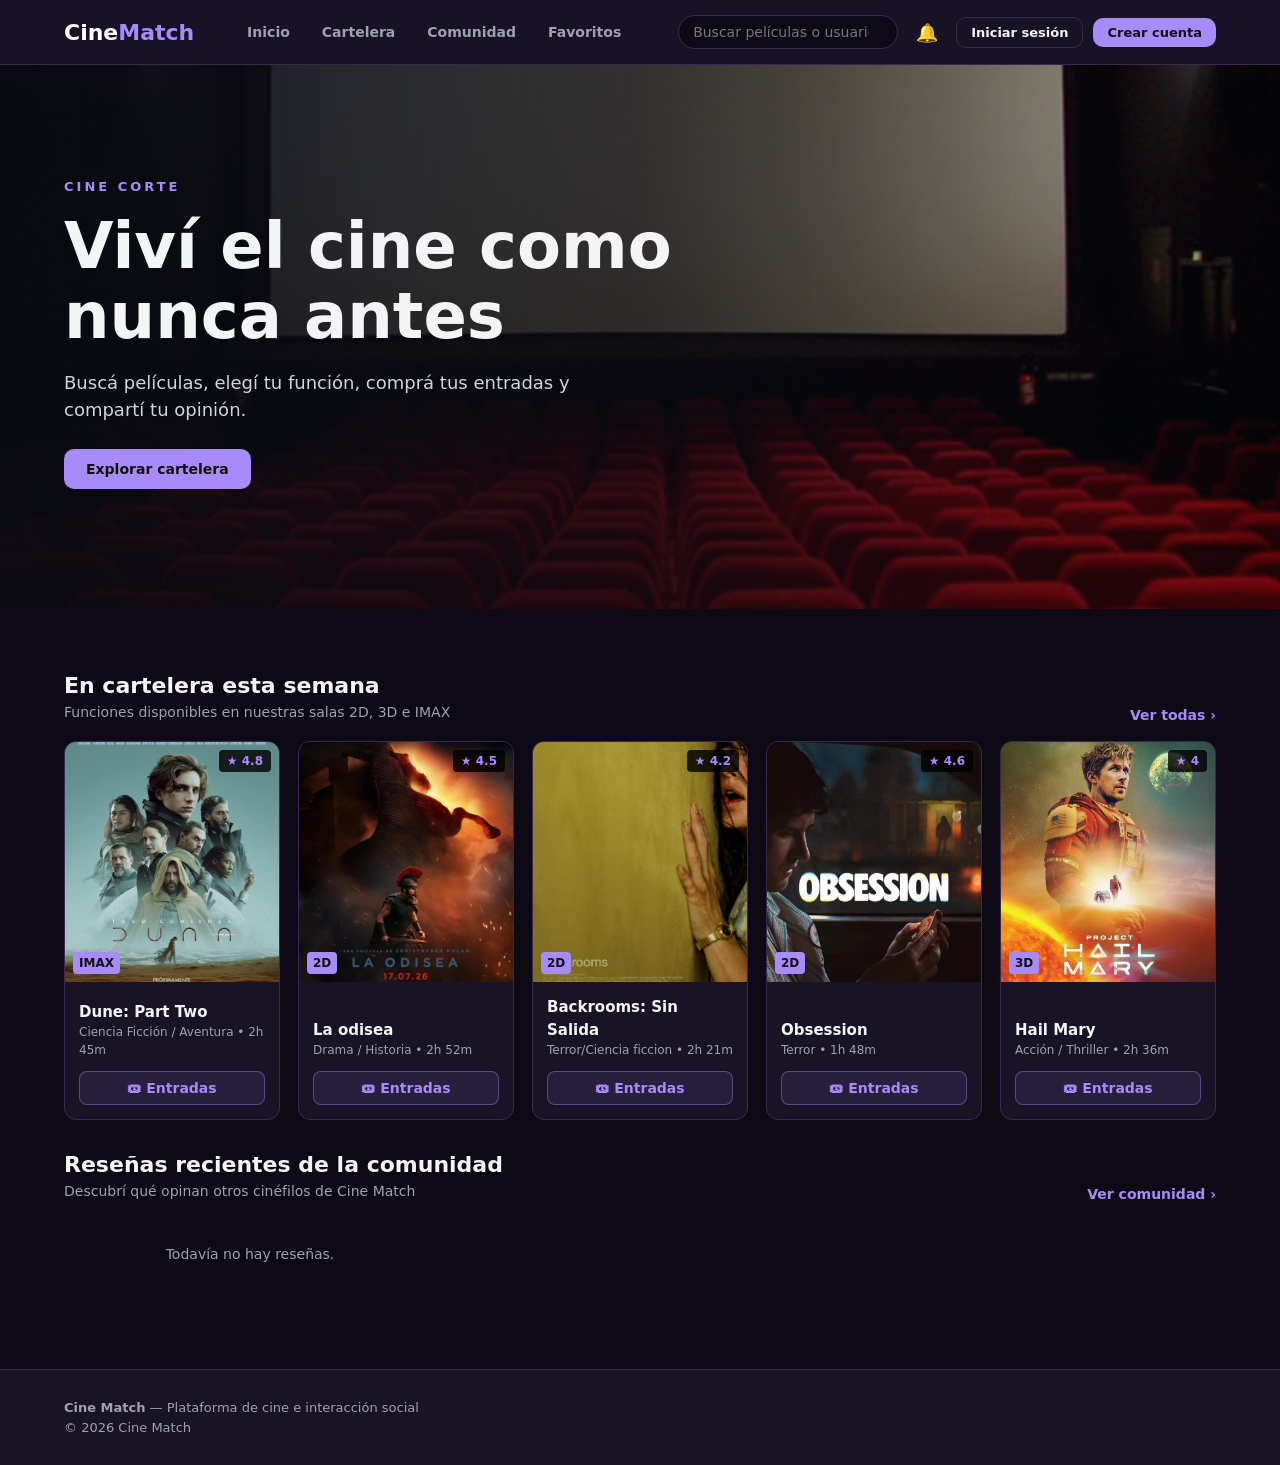
==== commit 72990c37: "Arreglando la base de datos" ====
--- a/catalogo/index.html
+++ b/catalogo/index.html
@@ -317,8 +317,27 @@
 
         <div id="admin-metricas" class="grilla metricas"></div>
 
-        <h2>Películas en cartelera</h2>
-        <p class="subtitulo">Se editan a mano en la sección "catalogo" de index.html.</p>
+        <div class="titulo-seccion">
+          <h2>Películas en cartelera</h2>
+          <button class="boton" onclick="mostrarFormularioPelicula()">+ Añadir película</button>
+        </div>
+
+        <form id="form-pelicula" class="panel oculto" onsubmit="agregarPelicula(event)">
+          <div class="campos">
+            <div><label>Título</label><input id="ap-titulo" type="text" required></div>
+            <div><label>Género</label>
+              <select id="ap-genero"><option value="Sci-Fi">Ciencia ficción</option><option value="Drama">Drama</option><option value="Accion">Acción</option><option value="Comedia">Comedia</option></select></div>
+            <div><label>Formato</label>
+              <select id="ap-formato"><option>2D</option><option>3D</option><option>IMAX</option></select></div>
+            <div><label>Duración (ej: 2h 10m)</label><input id="ap-duracion" type="text" required></div>
+            <div><label>Clasificación</label>
+              <select id="ap-clasificacion"><option>ATP</option><option>PG-13</option><option>R</option></select></div>
+            <div><label>Dirección</label><input id="ap-director" type="text" required></div>
+            <div><label>Imagen (nombre del archivo en la carpeta img, ej: matrix.jpg)</label><input id="ap-imagen" type="text" required></div>
+            <div><label>Descripción</label><input id="ap-descripcion" type="text" required></div>
+          </div>
+          <br><button class="boton" type="submit">Guardar película</button>
+        </form>
 
         <div id="admin-peliculas"></div>
 
@@ -406,74 +425,67 @@
       </article>
 
       <article data-id="2" data-genero="Drama">
-        <img src="../img/odisea.jpg" alt="Póster de Oppenheimer">
-        <h3>Oppenheimer</h3>
+        <img src="../img/odisea.jpg" alt="Póster de La odisea">
+        <h3>La odisea</h3>
         <p class="generos">Drama / Historia</p>
-        <p class="duracion">3h 00m</p>
+        <p class="duracion">2h 52m</p>
         <p class="clasificacion">R</p>
         <p class="director">Christopher Nolan</p>
         <p class="puntuacion">4.5</p>
         <p class="formato">2D</p>
-        <p class="descripcion">La historia del físico J. Robert Oppenheimer y su papel en el desarrollo de la primera bomba atómica.</p>
-      </article>
-
-      <article data-id="3" data-genero="Comedia">
-        <img src="../img/backroom.jpg" alt="Póster de Poor Things">
-        <h3>Poor Things</h3>
-        <p class="generos">Fantasía / Comedia</p>
+        <p class="descripcion">La Odisea es una película épica de acción británica-estadounidense, escrita, dirigida y producida por Christopher Nolan. Está basada en el poema griego homónimo de Homero y protagonizada por Matt Damon en el papel de Odiseo, el rey griego de Ítaca</p>
+      </article>
+
+      <article data-id="3" data-genero="Sci-Fi">
+        <img src="../img/backroom.jpg" alt="Póster de Backrooms: Sin Salida">
+        <h3>Backrooms: Sin Salida</h3>
+        <p class="generos">Terror/Ciencia ficcion</p>
         <p class="duracion">2h 21m</p>
         <p class="clasificacion">R</p>
-        <p class="director">Yorgos Lanthimos</p>
+        <p class="director">Kane Parsons </p>
         <p class="puntuacion">4.2</p>
         <p class="formato">2D</p>
-        <p class="descripcion">Bella Baxter explora el mundo y descubre nuevas ideas sobre la libertad, la identidad y su propia vida.</p>
+        <p class="descripcion">Una puerta extraña aparece en el sótano de una tienda de muebles y da paso a habitaciones infinitas donde el tiempo se dobla y lo más aterrador es sentir algo acechando. Backrooms nace del folclore de internet.</p>
       </article>
 
       <article data-id="4" data-genero="Drama">
-        <img src="../img/planeta de los simios.jpg" alt="Póster de The Zone of Interest">
-        <h3>The Zone of Interest</h3>
-        <p class="generos">Drama / Bélico</p>
-        <p class="duracion">1h 45m</p>
+        <img src="../img/obsession.jpg" alt="Póster de Obsession">
+        <h3>Obsession</h3>
+        <p class="generos">Terror</p>
+        <p class="duracion">1h 48m</p>
         <p class="clasificacion">PG-13</p>
-        <p class="director">Jonathan Glazer</p>
+        <p class="director">Curry Barker</p>
         <p class="puntuacion">4.6</p>
         <p class="formato">2D</p>
-        <p class="descripcion">La vida cotidiana de una familia que vive junto al campo de concentración de Auschwitz.</p>
+        <p class="descripcion">Tras romper el misterioso Sauce de los Deseos para conquistar el corazón de la chica que le gusta, un romántico empedernido consigue exactamente lo que pidió, pero pronto descubre que algunos deseos tienen un precio oscuro y siniestro.</p>
       </article>
 
       <article data-id="5" data-genero="Accion">
-        <img src="../img/hailmary.jpg" alt="Póster de Civil War">
+        <img src="../img/hailmary.jpg" alt="Póster de Hail Mary">
         <h3>Hail Mary</h3>
         <p class="generos">Acción / Thriller</p>
-        <p class="duracion">1h 49m</p>
+        <p class="duracion">2h 36m</p>
         <p class="clasificacion">R</p>
-        <p class="director">Alex Garland</p>
+        <p class="director">Phil Lord, Christopher Miller</p>
         <p class="puntuacion">4.0</p>
         <p class="formato">3D</p>
-        <p class="descripcion">En un futuro cercano, un grupo de periodistas viaja por un país dividido por una guerra civil.</p>
+        <p class="descripcion">El profesor Ryland Grace despierta en una nave espacial sin recordar quién es. Al recuperar la memoria, descubre que debe resolver el misterio de una sustancia que causa la extinción del Sol. Recurre a su formación científica e ingenio, aunque posiblemente no esté solo.</p>
       </article>
     </div>
 
     <div id="catalogo-proximos">
       <article>
-        <img src="../imagenes/joker.jpg" alt="Póster de Joker: Folie à Deux">
-        <h3>Joker: Folie à Deux</h3>
-        <p class="generos">Thriller / Musical</p>
+        <img src="../img/doomsday.jpg" alt="Póster de Avengers: Doomsday">
+        <h3>Avengers: Doomsday</h3>
+        <p class="generos">Ciencia ficción/Acción</p>
         <p class="fecha">Próximo mes</p>
       </article>
 
       <article>
-        <img src="../imagenes/furiosa.jpg" alt="Póster de Furiosa: Mad Max">
-        <h3>Furiosa: Mad Max</h3>
-        <p class="generos">Acción / Aventura</p>
+        <img src="../img/losjuegosdelhambre.jpg" alt="Póster de Los juegos del hambre: amanecer en la cosecha">
+        <h3>Los juegos del hambre: amanecer en la cosecha</h3>
+        <p class="generos">Aventura</p>
         <p class="fecha">En 2 semanas</p>
-      </article>
-
-      <article>
-        <img src="../imagenes/gladiador.jpg" alt="Póster de Gladiador II">
-        <h3>Gladiador II</h3>
-        <p class="generos">Acción / Drama</p>
-        <p class="fecha">En 1 mes</p>
       </article>
     </div>
 
